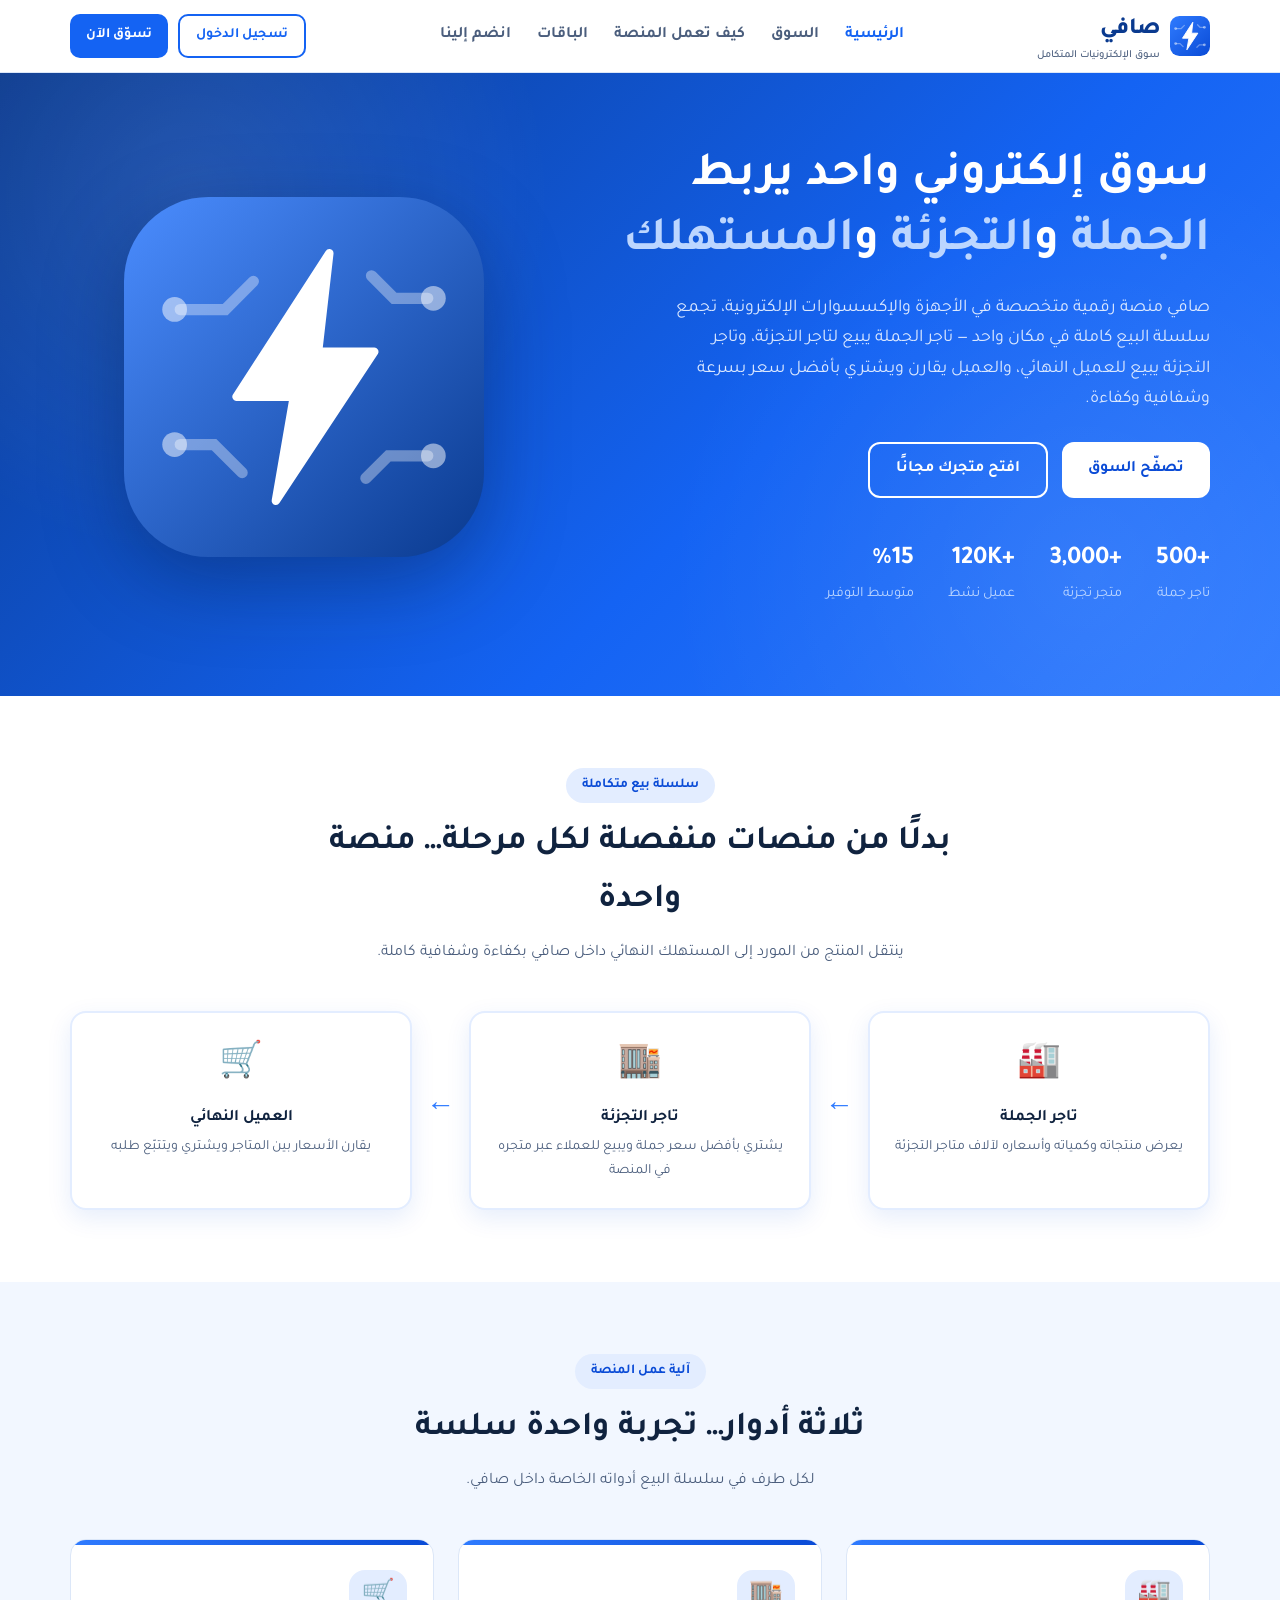
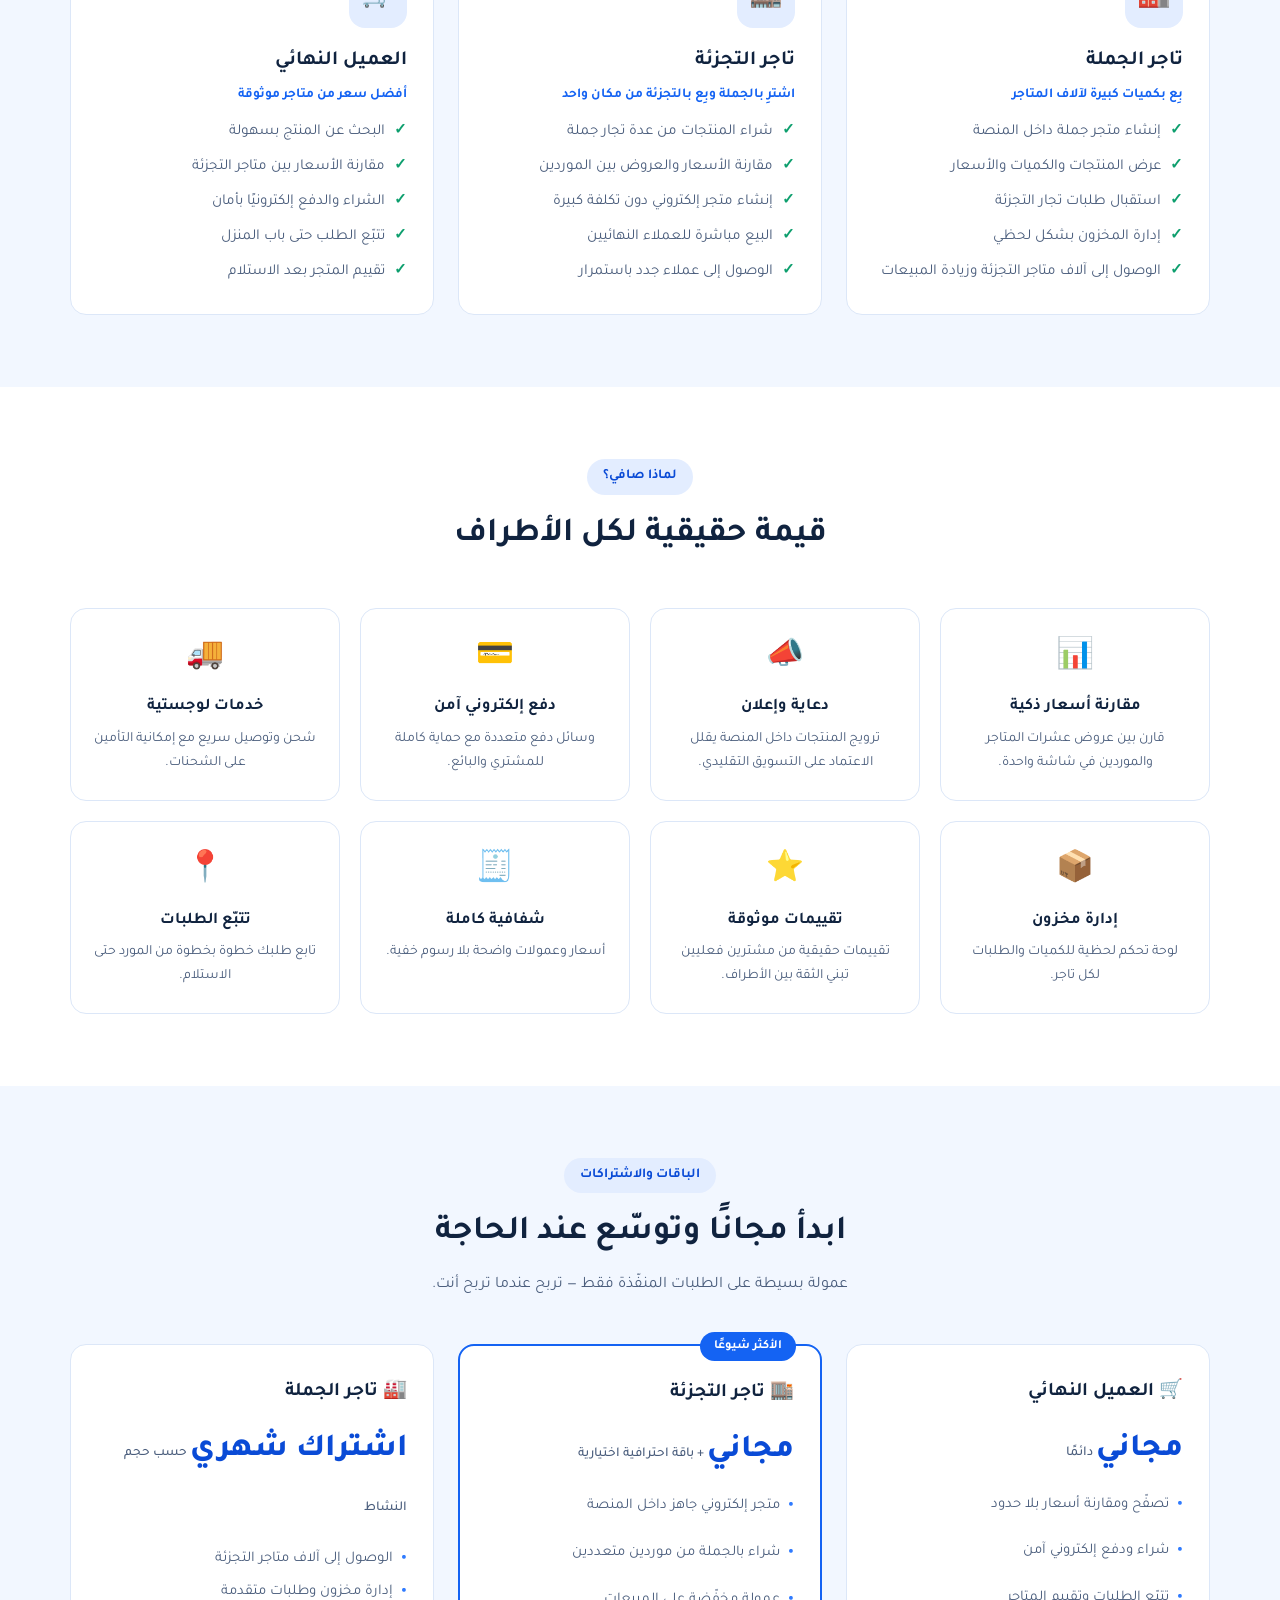
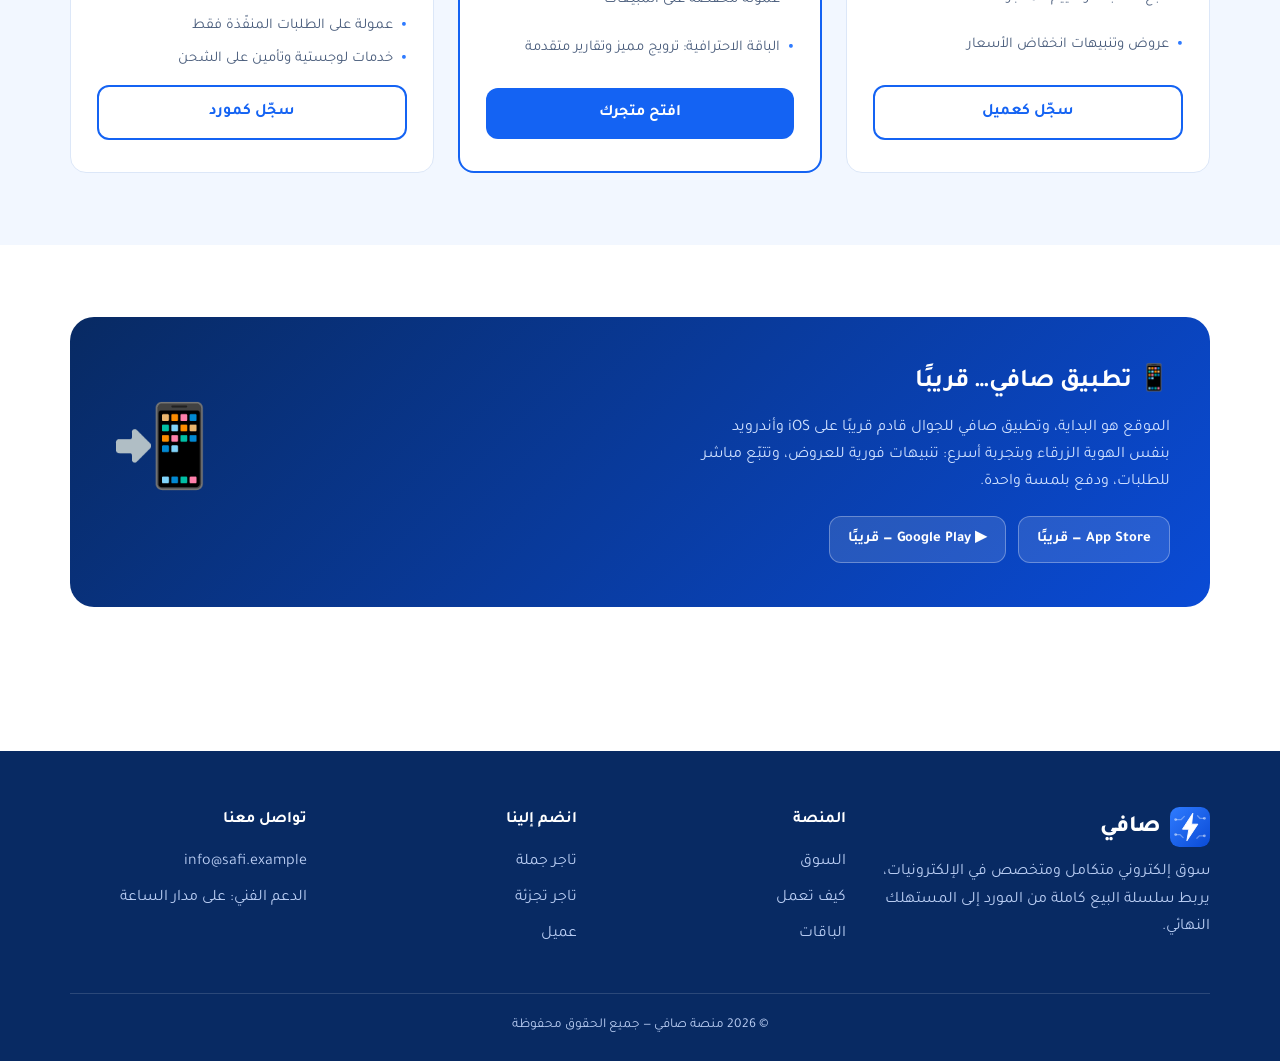
==== index.html @ b5b116cd "Add Safi electronics marketplace website (Arabic RTL, blue/white theme) Static prototype of the Safi" ====
<!DOCTYPE html>
<html lang="ar" dir="rtl">
<head>
  <meta charset="UTF-8" />
  <meta name="viewport" content="width=device-width, initial-scale=1.0" />
  <title>صافي | منصة الأجهزة الإلكترونية — من المورد إلى المستهلك</title>
  <meta name="description" content="منصة صافي تربط تجار الجملة وتجار التجزئة والعملاء النهائيين في سوق إلكتروني واحد متخصص في الأجهزة والإكسسوارات الإلكترونية." />
  <meta name="theme-color" content="#1463f3" />
  <link rel="icon" type="image/svg+xml" href="assets/img/favicon.svg" />
  <link rel="preconnect" href="https://fonts.googleapis.com" />
  <link rel="preconnect" href="https://fonts.gstatic.com" crossorigin />
  <link href="https://fonts.googleapis.com/css2?family=Tajawal:wght@400;500;700;800&display=swap" rel="stylesheet" />
  <link rel="stylesheet" href="assets/css/style.css" />
</head>
<body>

  <!-- الترويسة -->
  <header class="site-header">
    <div class="container">
      <a href="index.html" class="brand">
        <img src="assets/img/favicon.svg" alt="شعار صافي" class="brand-icon" />
        <span>صافي<small>سوق الإلكترونيات المتكامل</small></span>
      </a>
      <nav class="main-nav" id="mainNav">
        <a href="index.html" class="active">الرئيسية</a>
        <a href="market.html">السوق</a>
        <a href="index.html#how">كيف تعمل المنصة</a>
        <a href="index.html#plans">الباقات</a>
        <a href="join.html">انضم إلينا</a>
      </nav>
      <div class="header-actions">
        <a href="join.html" class="btn btn-outline btn-sm">تسجيل الدخول</a>
        <a href="market.html" class="btn btn-primary btn-sm">تسوّق الآن</a>
        <button class="nav-toggle" aria-label="فتح القائمة">☰</button>
      </div>
    </div>
  </header>

  <!-- البطل -->
  <section class="hero">
    <div class="container">
      <div>
        <h1>سوق إلكتروني واحد يربط <span class="accent">الجملة</span> و<span class="accent">التجزئة</span> و<span class="accent">المستهلك</span></h1>
        <p class="lead">
          صافي منصة رقمية متخصصة في الأجهزة والإكسسوارات الإلكترونية، تجمع سلسلة البيع كاملة في مكان واحد —
          تاجر الجملة يبيع لتاجر التجزئة، وتاجر التجزئة يبيع للعميل النهائي، والعميل يقارن ويشتري بأفضل سعر
          بسرعة وشفافية وكفاءة.
        </p>
        <div class="hero-cta">
          <a href="market.html" class="btn btn-white">تصفّح السوق</a>
          <a href="join.html" class="btn btn-outline" style="color:#fff;border-color:#fff;">افتح متجرك مجانًا</a>
        </div>
        <div class="hero-stats">
          <div><b>+500</b><span>تاجر جملة</span></div>
          <div><b>+3,000</b><span>متجر تجزئة</span></div>
          <div><b>+120K</b><span>عميل نشط</span></div>
          <div><b>%15</b><span>متوسط التوفير</span></div>
        </div>
      </div>
      <div class="hero-visual">
        <svg viewBox="0 0 64 64" xmlns="http://www.w3.org/2000/svg" role="img" aria-label="شعار صافي">
          <defs>
            <linearGradient id="hg" x1="0" y1="0" x2="1" y2="1">
              <stop offset="0" stop-color="#4b8dff"/>
              <stop offset="1" stop-color="#0a3a8f"/>
            </linearGradient>
          </defs>
          <rect width="64" height="64" rx="15" fill="url(#hg)"/>
          <g stroke="#ffffff" stroke-opacity="0.35" stroke-width="2" fill="none" stroke-linecap="round">
            <path d="M10 20 H18 L23 15"/>
            <path d="M10 44 H16 L21 49"/>
            <path d="M54 18 H48 L44 14"/>
            <path d="M54 46 H47 L43 50"/>
          </g>
          <g fill="#ffffff" fill-opacity="0.5">
            <circle cx="9" cy="20" r="2.2"/>
            <circle cx="9" cy="44" r="2.2"/>
            <circle cx="55" cy="18" r="2.2"/>
            <circle cx="55" cy="46" r="2.2"/>
          </g>
          <path d="M36.5 10 L20 35.5 h10.2 L27 54 L44.5 27.5 h-10 L36.5 10 Z"
                fill="#ffffff" stroke="#ffffff" stroke-width="1.5" stroke-linejoin="round"/>
        </svg>
      </div>
    </div>
  </section>

  <!-- سلسلة القيمة -->
  <section class="section" id="chain">
    <div class="container">
      <div class="section-head">
        <span class="eyebrow">سلسلة بيع متكاملة</span>
        <h2>بدلًا من منصات منفصلة لكل مرحلة… منصة واحدة</h2>
        <p>ينتقل المنتج من المورد إلى المستهلك النهائي داخل صافي بكفاءة وشفافية كاملة.</p>
      </div>
      <div class="chain">
        <div class="chain-node">
          <div class="emoji">🏭</div>
          <h4>تاجر الجملة</h4>
          <p>يعرض منتجاته وكمياته وأسعاره لآلاف متاجر التجزئة</p>
        </div>
        <div class="chain-arrow">←</div>
        <div class="chain-node">
          <div class="emoji">🏬</div>
          <h4>تاجر التجزئة</h4>
          <p>يشتري بأفضل سعر جملة ويبيع للعملاء عبر متجره في المنصة</p>
        </div>
        <div class="chain-arrow">←</div>
        <div class="chain-node">
          <div class="emoji">🛒</div>
          <h4>العميل النهائي</h4>
          <p>يقارن الأسعار بين المتاجر ويشتري ويتتبّع طلبه</p>
        </div>
      </div>
    </div>
  </section>

  <!-- كيف تعمل المنصة -->
  <section class="section alt" id="how">
    <div class="container">
      <div class="section-head">
        <span class="eyebrow">آلية عمل المنصة</span>
        <h2>ثلاثة أدوار… تجربة واحدة سلسة</h2>
        <p>لكل طرف في سلسلة البيع أدواته الخاصة داخل صافي.</p>
      </div>
      <div class="roles-grid">
        <div class="role-card">
          <div class="role-icon">🏭</div>
          <h3>تاجر الجملة</h3>
          <span class="role-tag">بِع بكميات كبيرة لآلاف المتاجر</span>
          <ul>
            <li>إنشاء متجر جملة داخل المنصة</li>
            <li>عرض المنتجات والكميات والأسعار</li>
            <li>استقبال طلبات تجار التجزئة</li>
            <li>إدارة المخزون بشكل لحظي</li>
            <li>الوصول إلى آلاف متاجر التجزئة وزيادة المبيعات</li>
          </ul>
        </div>
        <div class="role-card">
          <div class="role-icon">🏬</div>
          <h3>تاجر التجزئة</h3>
          <span class="role-tag">اشترِ بالجملة وبِع بالتجزئة من مكان واحد</span>
          <ul>
            <li>شراء المنتجات من عدة تجار جملة</li>
            <li>مقارنة الأسعار والعروض بين الموردين</li>
            <li>إنشاء متجر إلكتروني دون تكلفة كبيرة</li>
            <li>البيع مباشرة للعملاء النهائيين</li>
            <li>الوصول إلى عملاء جدد باستمرار</li>
          </ul>
        </div>
        <div class="role-card">
          <div class="role-icon">🛒</div>
          <h3>العميل النهائي</h3>
          <span class="role-tag">أفضل سعر من متاجر موثوقة</span>
          <ul>
            <li>البحث عن المنتج بسهولة</li>
            <li>مقارنة الأسعار بين متاجر التجزئة</li>
            <li>الشراء والدفع إلكترونيًا بأمان</li>
            <li>تتبّع الطلب حتى باب المنزل</li>
            <li>تقييم المتجر بعد الاستلام</li>
          </ul>
        </div>
      </div>
    </div>
  </section>

  <!-- المزايا -->
  <section class="section" id="features">
    <div class="container">
      <div class="section-head">
        <span class="eyebrow">لماذا صافي؟</span>
        <h2>قيمة حقيقية لكل الأطراف</h2>
      </div>
      <div class="features-grid">
        <div class="feature"><div class="f-icon">📊</div><h4>مقارنة أسعار ذكية</h4><p>قارن بين عروض عشرات المتاجر والموردين في شاشة واحدة.</p></div>
        <div class="feature"><div class="f-icon">📣</div><h4>دعاية وإعلان</h4><p>ترويج المنتجات داخل المنصة يقلل الاعتماد على التسويق التقليدي.</p></div>
        <div class="feature"><div class="f-icon">💳</div><h4>دفع إلكتروني آمن</h4><p>وسائل دفع متعددة مع حماية كاملة للمشتري والبائع.</p></div>
        <div class="feature"><div class="f-icon">🚚</div><h4>خدمات لوجستية</h4><p>شحن وتوصيل سريع مع إمكانية التأمين على الشحنات.</p></div>
        <div class="feature"><div class="f-icon">📦</div><h4>إدارة مخزون</h4><p>لوحة تحكم لحظية للكميات والطلبات لكل تاجر.</p></div>
        <div class="feature"><div class="f-icon">⭐</div><h4>تقييمات موثوقة</h4><p>تقييمات حقيقية من مشترين فعليين تبني الثقة بين الأطراف.</p></div>
        <div class="feature"><div class="f-icon">🧾</div><h4>شفافية كاملة</h4><p>أسعار وعمولات واضحة بلا رسوم خفية.</p></div>
        <div class="feature"><div class="f-icon">📍</div><h4>تتبّع الطلبات</h4><p>تابع طلبك خطوة بخطوة من المورد حتى الاستلام.</p></div>
      </div>
    </div>
  </section>

  <!-- الباقات -->
  <section class="section alt" id="plans">
    <div class="container">
      <div class="section-head">
        <span class="eyebrow">الباقات والاشتراكات</span>
        <h2>ابدأ مجانًا وتوسّع عند الحاجة</h2>
        <p>عمولة بسيطة على الطلبات المنفّذة فقط — تربح عندما تربح أنت.</p>
      </div>
      <div class="plans-grid">
        <div class="plan">
          <h3>🛒 العميل النهائي</h3>
          <div class="price">مجاني<small> دائمًا</small></div>
          <ul>
            <li>تصفّح ومقارنة أسعار بلا حدود</li>
            <li>شراء ودفع إلكتروني آمن</li>
            <li>تتبّع الطلبات وتقييم المتاجر</li>
            <li>عروض وتنبيهات انخفاض الأسعار</li>
          </ul>
          <a href="join.html?role=customer" class="btn btn-outline">سجّل كعميل</a>
        </div>
        <div class="plan featured">
          <span class="ribbon">الأكثر شيوعًا</span>
          <h3>🏬 تاجر التجزئة</h3>
          <div class="price">مجاني<small> + باقة احترافية اختيارية</small></div>
          <ul>
            <li>متجر إلكتروني جاهز داخل المنصة</li>
            <li>شراء بالجملة من موردين متعددين</li>
            <li>عمولة مخفّضة على المبيعات</li>
            <li>الباقة الاحترافية: ترويج مميز وتقارير متقدمة</li>
          </ul>
          <a href="join.html?role=retail" class="btn btn-primary">افتح متجرك</a>
        </div>
        <div class="plan">
          <h3>🏭 تاجر الجملة</h3>
          <div class="price">اشتراك شهري<small> حسب حجم النشاط</small></div>
          <ul>
            <li>الوصول إلى آلاف متاجر التجزئة</li>
            <li>إدارة مخزون وطلبات متقدمة</li>
            <li>عمولة على الطلبات المنفّذة فقط</li>
            <li>خدمات لوجستية وتأمين على الشحن</li>
          </ul>
          <a href="join.html?role=wholesale" class="btn btn-outline">سجّل كمورد</a>
        </div>
      </div>
    </div>
  </section>

  <!-- شريط التطبيق -->
  <section class="section">
    <div class="container">
      <div class="app-banner">
        <div>
          <h2>📱 تطبيق صافي… قريبًا</h2>
          <p>
            الموقع هو البداية، وتطبيق صافي للجوال قادم قريبًا على iOS وأندرويد
            بنفس الهوية الزرقاء وبتجربة أسرع: تنبيهات فورية للعروض، وتتبّع مباشر للطلبات، ودفع بلمسة واحدة.
          </p>
          <div class="app-badges">
            <span class="app-badge"> App Store — قريبًا</span>
            <span class="app-badge">▶ Google Play — قريبًا</span>
          </div>
        </div>
        <div class="phone-art">📲</div>
      </div>
    </div>
  </section>

  <!-- التذييل -->
  <footer class="site-footer">
    <div class="container">
      <div class="footer-grid">
        <div>
          <a href="index.html" class="brand">
            <img src="assets/img/favicon.svg" alt="شعار صافي" class="brand-icon" />
            <span>صافي</span>
          </a>
          <p>سوق إلكتروني متكامل ومتخصص في الإلكترونيات، يربط سلسلة البيع كاملة من المورد إلى المستهلك النهائي.</p>
        </div>
        <div>
          <h5>المنصة</h5>
          <ul>
            <li><a href="market.html">السوق</a></li>
            <li><a href="index.html#how">كيف تعمل</a></li>
            <li><a href="index.html#plans">الباقات</a></li>
          </ul>
        </div>
        <div>
          <h5>انضم إلينا</h5>
          <ul>
            <li><a href="join.html?role=wholesale">تاجر جملة</a></li>
            <li><a href="join.html?role=retail">تاجر تجزئة</a></li>
            <li><a href="join.html?role=customer">عميل</a></li>
          </ul>
        </div>
        <div>
          <h5>تواصل معنا</h5>
          <ul>
            <li><a href="mailto:info@safi.example">info@safi.example</a></li>
            <li>الدعم الفني: على مدار الساعة</li>
          </ul>
        </div>
      </div>
      <div class="footer-bottom">© 2026 منصة صافي — جميع الحقوق محفوظة</div>
    </div>
  </footer>

  <script src="assets/js/app.js"></script>
</body>
</html>
---- assets/css/style.css ----
/* ============================================================
   منصة صافي — الثيم الأزرق والأبيض
   ============================================================ */
:root {
  --blue-900: #082a63;
  --blue-800: #0a3a8f;
  --blue-700: #0a4bd6;
  --blue-600: #1463f3;
  --blue-500: #2f7bff;
  --blue-100: #e3edff;
  --blue-50:  #f2f7ff;
  --white:    #ffffff;
  --ink:      #10233f;
  --ink-soft: #4b5e7d;
  --line:     #dce7f8;
  --success:  #0e9f6e;
  --warn:     #d97706;
  --radius:   16px;
  --shadow:   0 8px 24px rgba(10, 75, 214, 0.10);
  --shadow-lg:0 16px 48px rgba(8, 42, 99, 0.16);
  --font: "Tajawal", "Segoe UI", Tahoma, Arial, sans-serif;
}

* { box-sizing: border-box; margin: 0; padding: 0; }

html { scroll-behavior: smooth; }

body {
  font-family: var(--font);
  background: var(--white);
  color: var(--ink);
  line-height: 1.7;
  direction: rtl;
}

img, svg { max-width: 100%; display: block; }
a { color: inherit; text-decoration: none; }
ul { list-style: none; }
button { font-family: inherit; cursor: pointer; }
input, select, textarea { font-family: inherit; }

.container { width: min(1140px, 92%); margin-inline: auto; }

/* ---------- أزرار ---------- */
.btn {
  display: inline-flex; align-items: center; justify-content: center; gap: 8px;
  padding: 12px 26px; border-radius: 12px; border: 0;
  font-size: 1rem; font-weight: 700; transition: 0.2s;
}
.btn-primary { background: var(--blue-600); color: var(--white); }
.btn-primary:hover { background: var(--blue-700); transform: translateY(-2px); box-shadow: var(--shadow); }
.btn-outline { background: transparent; color: var(--blue-600); border: 2px solid var(--blue-600); }
.btn-outline:hover { background: var(--blue-50); }
.btn-white { background: var(--white); color: var(--blue-700); }
.btn-white:hover { transform: translateY(-2px); box-shadow: var(--shadow-lg); }
.btn-sm { padding: 8px 16px; font-size: 0.88rem; border-radius: 10px; }

/* ---------- الترويسة ---------- */
.site-header {
  position: sticky; top: 0; z-index: 50;
  background: rgba(255, 255, 255, 0.92);
  backdrop-filter: blur(10px);
  border-bottom: 1px solid var(--line);
}
.site-header .container {
  display: flex; align-items: center; justify-content: space-between;
  min-height: 72px; gap: 16px;
}
.brand { display: flex; align-items: center; gap: 10px; font-weight: 800; font-size: 1.45rem; color: var(--blue-800); }
.brand .brand-icon { width: 40px; height: 40px; }
.brand small { display: block; font-size: 0.68rem; font-weight: 500; color: var(--ink-soft); line-height: 1.2; }

.main-nav { display: flex; align-items: center; gap: 26px; }
.main-nav a { font-weight: 600; color: var(--ink-soft); transition: color 0.2s; }
.main-nav a:hover, .main-nav a.active { color: var(--blue-600); }
.header-actions { display: flex; gap: 10px; }

.nav-toggle {
  display: none; background: none; border: 0; width: 42px; height: 42px;
  border-radius: 10px; color: var(--blue-700); font-size: 1.5rem;
}

@media (max-width: 860px) {
  .nav-toggle { display: grid; place-items: center; }
  .main-nav {
    position: absolute; inset-inline: 0; top: 72px; flex-direction: column;
    background: var(--white); border-bottom: 1px solid var(--line);
    padding: 18px; display: none; box-shadow: var(--shadow);
  }
  .main-nav.open { display: flex; }
  .header-actions .btn-outline { display: none; }
}

/* ---------- البطل ---------- */
.hero {
  background: linear-gradient(135deg, var(--blue-800) 0%, var(--blue-600) 60%, var(--blue-500) 100%);
  color: var(--white); position: relative; overflow: hidden;
}
.hero::after {
  content: ""; position: absolute; inset: 0;
  background:
    radial-gradient(circle at 15% 20%, rgba(255,255,255,0.10) 0, transparent 30%),
    radial-gradient(circle at 85% 80%, rgba(255,255,255,0.08) 0, transparent 35%);
  pointer-events: none;
}
.hero .container {
  position: relative; z-index: 1;
  display: grid; grid-template-columns: 1.15fr 0.85fr; gap: 40px;
  align-items: center; padding: 72px 0 88px;
}
.hero h1 { font-size: clamp(1.9rem, 4vw, 3rem); line-height: 1.35; margin-bottom: 18px; }
.hero h1 .accent { color: #bcd6ff; }
.hero p.lead { font-size: 1.12rem; color: #dbe8ff; margin-bottom: 28px; max-width: 54ch; }
.hero-cta { display: flex; gap: 14px; flex-wrap: wrap; }
.hero-stats { display: flex; gap: 34px; margin-top: 40px; flex-wrap: wrap; }
.hero-stats b { display: block; font-size: 1.6rem; }
.hero-stats span { color: #bcd6ff; font-size: 0.9rem; }

.hero-visual { display: grid; place-items: center; }
.hero-visual svg { width: min(360px, 100%); filter: drop-shadow(0 24px 40px rgba(4, 20, 50, 0.35)); }

@media (max-width: 860px) {
  .hero .container { grid-template-columns: 1fr; padding: 48px 0 60px; }
  .hero-visual { order: -1; }
  .hero-visual svg { width: 220px; }
}

/* ---------- المقاطع ---------- */
.section { padding: 72px 0; }
.section.alt { background: var(--blue-50); }
.section-head { text-align: center; max-width: 640px; margin: 0 auto 44px; }
.section-head .eyebrow {
  display: inline-block; background: var(--blue-100); color: var(--blue-700);
  font-weight: 700; font-size: 0.85rem; padding: 6px 16px; border-radius: 999px; margin-bottom: 12px;
}
.section-head h2 { font-size: clamp(1.5rem, 3vw, 2.1rem); margin-bottom: 10px; }
.section-head p { color: var(--ink-soft); }

/* ---------- بطاقات الأدوار ---------- */
.roles-grid { display: grid; grid-template-columns: repeat(3, 1fr); gap: 24px; }
@media (max-width: 900px) { .roles-grid { grid-template-columns: 1fr; } }

.role-card {
  background: var(--white); border: 1px solid var(--line); border-radius: var(--radius);
  padding: 30px 26px; transition: 0.25s; position: relative; overflow: hidden;
}
.role-card::before {
  content: ""; position: absolute; inset-inline: 0; top: 0; height: 5px;
  background: linear-gradient(90deg, var(--blue-500), var(--blue-700));
}
.role-card:hover { transform: translateY(-6px); box-shadow: var(--shadow-lg); border-color: var(--blue-100); }
.role-card .role-icon {
  width: 58px; height: 58px; border-radius: 16px; background: var(--blue-100);
  display: grid; place-items: center; font-size: 1.7rem; margin-bottom: 16px; color: var(--blue-700);
}
.role-card h3 { font-size: 1.25rem; margin-bottom: 6px; }
.role-card .role-tag { color: var(--blue-600); font-size: 0.85rem; font-weight: 700; display: block; margin-bottom: 12px; }
.role-card ul { display: grid; gap: 9px; }
.role-card li { display: flex; gap: 9px; color: var(--ink-soft); font-size: 0.95rem; }
.role-card li::before { content: "✓"; color: var(--success); font-weight: 800; flex-shrink: 0; }

/* ---------- سلسلة القيمة ---------- */
.chain {
  display: grid; grid-template-columns: 1fr auto 1fr auto 1fr; gap: 14px;
  align-items: stretch; margin-top: 10px;
}
.chain-node {
  background: var(--white); border: 2px solid var(--blue-100); border-radius: var(--radius);
  padding: 24px 18px; text-align: center; box-shadow: var(--shadow);
}
.chain-node .emoji { font-size: 2.2rem; }
.chain-node h4 { margin: 8px 0 4px; }
.chain-node p { color: var(--ink-soft); font-size: 0.88rem; }
.chain-arrow { display: grid; place-items: center; color: var(--blue-500); font-size: 1.8rem; font-weight: 800; }
@media (max-width: 800px) {
  .chain { grid-template-columns: 1fr; }
  .chain-arrow { transform: rotate(90deg); }
}

/* ---------- مزايا ---------- */
.features-grid { display: grid; grid-template-columns: repeat(4, 1fr); gap: 20px; }
@media (max-width: 1000px) { .features-grid { grid-template-columns: repeat(2, 1fr); } }
@media (max-width: 560px) { .features-grid { grid-template-columns: 1fr; } }
.feature {
  background: var(--white); border: 1px solid var(--line); border-radius: var(--radius);
  padding: 24px 20px; text-align: center; transition: 0.2s;
}
.feature:hover { border-color: var(--blue-500); box-shadow: var(--shadow); }
.feature .f-icon { font-size: 1.9rem; margin-bottom: 10px; }
.feature h4 { margin-bottom: 6px; font-size: 1.02rem; }
.feature p { color: var(--ink-soft); font-size: 0.88rem; }

/* ---------- الباقات ---------- */
.plans-grid { display: grid; grid-template-columns: repeat(3, 1fr); gap: 24px; align-items: stretch; }
@media (max-width: 900px) { .plans-grid { grid-template-columns: 1fr; } }
.plan {
  background: var(--white); border: 1px solid var(--line); border-radius: var(--radius);
  padding: 32px 26px; display: flex; flex-direction: column; gap: 14px; transition: 0.25s;
}
.plan:hover { box-shadow: var(--shadow-lg); transform: translateY(-4px); }
.plan.featured { border: 2px solid var(--blue-600); position: relative; }
.plan .ribbon {
  position: absolute; top: -14px; inset-inline-start: 24px; background: var(--blue-600);
  color: var(--white); font-size: 0.78rem; font-weight: 700; padding: 4px 14px; border-radius: 999px;
}
.plan h3 { font-size: 1.2rem; }
.plan .price { font-size: 2rem; font-weight: 800; color: var(--blue-700); }
.plan .price small { font-size: 0.85rem; color: var(--ink-soft); font-weight: 500; }
.plan ul { display: grid; gap: 8px; flex: 1; }
.plan li { display: flex; gap: 8px; color: var(--ink-soft); font-size: 0.93rem; }
.plan li::before { content: "•"; color: var(--blue-500); font-weight: 800; }

/* ---------- شريط تطبيق الجوال ---------- */
.app-banner {
  background: linear-gradient(135deg, var(--blue-900), var(--blue-700));
  border-radius: 24px; color: var(--white); padding: 44px 40px;
  display: grid; grid-template-columns: 1fr auto; gap: 30px; align-items: center;
  overflow: hidden; position: relative;
}
.app-banner h2 { font-size: 1.6rem; margin-bottom: 10px; }
.app-banner p { color: #cfe0ff; max-width: 52ch; }
.app-badges { display: flex; gap: 12px; margin-top: 20px; flex-wrap: wrap; }
.app-badge {
  display: inline-flex; align-items: center; gap: 10px; background: rgba(255,255,255,0.12);
  border: 1px solid rgba(255,255,255,0.3); padding: 10px 18px; border-radius: 12px;
  font-weight: 700; font-size: 0.92rem; transition: 0.2s;
}
.app-badge:hover { background: rgba(255,255,255,0.22); }
.app-banner .phone-art { font-size: 5rem; }
@media (max-width: 700px) { .app-banner { grid-template-columns: 1fr; text-align: center; } .app-badges { justify-content: center; } .app-banner .phone-art { display: none; } }

/* ---------- التذييل ---------- */
.site-footer { background: var(--blue-900); color: #b9cdf3; padding: 56px 0 24px; margin-top: 72px; }
.footer-grid { display: grid; grid-template-columns: 1.4fr 1fr 1fr 1fr; gap: 32px; margin-bottom: 36px; }
@media (max-width: 800px) { .footer-grid { grid-template-columns: repeat(2, 1fr); } }
.site-footer .brand { color: var(--white); margin-bottom: 12px; }
.site-footer h5 { color: var(--white); font-size: 1rem; margin-bottom: 14px; }
.site-footer li { margin-bottom: 9px; }
.site-footer a:hover { color: var(--white); }
.footer-bottom { border-top: 1px solid rgba(255,255,255,0.14); padding-top: 20px; text-align: center; font-size: 0.85rem; }

/* ============================================================
   صفحة السوق
   ============================================================ */
.market-hero {
  background: linear-gradient(135deg, var(--blue-800), var(--blue-600));
  color: var(--white); padding: 40px 0 84px; text-align: center;
}
.market-hero h1 { font-size: clamp(1.5rem, 3vw, 2.2rem); margin-bottom: 8px; }
.market-hero p { color: #d5e4ff; }

.market-toolbar {
  background: var(--white); border-radius: var(--radius); box-shadow: var(--shadow-lg);
  padding: 18px; margin-top: -52px; position: relative; z-index: 2;
  display: grid; grid-template-columns: 1fr 200px 200px; gap: 12px;
}
@media (max-width: 800px) { .market-toolbar { grid-template-columns: 1fr; } }
.market-toolbar input, .market-toolbar select {
  border: 1.5px solid var(--line); border-radius: 10px; padding: 12px 16px; font-size: 1rem;
  background: var(--blue-50); color: var(--ink); width: 100%;
}
.market-toolbar input:focus, .market-toolbar select:focus { outline: 2px solid var(--blue-500); border-color: transparent; }

.mode-tabs { display: flex; justify-content: center; gap: 10px; margin: 28px 0 8px; flex-wrap: wrap; }
.mode-tab {
  border: 1.5px solid var(--line); background: var(--white); color: var(--ink-soft);
  padding: 10px 22px; border-radius: 999px; font-weight: 700; font-size: 0.95rem; transition: 0.2s;
}
.mode-tab.active { background: var(--blue-600); color: var(--white); border-color: var(--blue-600); }
.market-note { text-align: center; color: var(--ink-soft); font-size: 0.9rem; margin-bottom: 24px; }

.products-grid { display: grid; grid-template-columns: repeat(auto-fill, minmax(250px, 1fr)); gap: 22px; padding-bottom: 60px; }
.product-card {
  background: var(--white); border: 1px solid var(--line); border-radius: var(--radius);
  overflow: hidden; transition: 0.25s; display: flex; flex-direction: column;
}
.product-card:hover { transform: translateY(-5px); box-shadow: var(--shadow-lg); border-color: var(--blue-100); }
.product-thumb {
  background: linear-gradient(135deg, var(--blue-50), var(--blue-100));
  display: grid; place-items: center; font-size: 3.4rem; height: 150px;
}
.product-body { padding: 16px; display: flex; flex-direction: column; gap: 8px; flex: 1; }
.product-body .cat { font-size: 0.75rem; color: var(--blue-600); font-weight: 700; }
.product-body h3 { font-size: 1.02rem; line-height: 1.5; }
.price-row { display: flex; align-items: baseline; gap: 6px; margin-top: auto; }
.price-row .from { font-size: 0.78rem; color: var(--ink-soft); }
.price-row .amount { font-size: 1.25rem; font-weight: 800; color: var(--blue-700); }
.price-row .currency { font-size: 0.8rem; color: var(--ink-soft); }
.offers-count { font-size: 0.8rem; color: var(--success); font-weight: 700; }
.product-body .btn { margin-top: 10px; }
.empty-state { text-align: center; color: var(--ink-soft); padding: 60px 0; grid-column: 1 / -1; }
.empty-state .e-icon { font-size: 3rem; margin-bottom: 10px; }

/* ---------- نافذة مقارنة الأسعار ---------- */
.modal-backdrop {
  position: fixed; inset: 0; background: rgba(8, 42, 99, 0.55); z-index: 100;
  display: none; align-items: center; justify-content: center; padding: 20px;
}
.modal-backdrop.open { display: flex; }
.modal {
  background: var(--white); border-radius: 20px; width: min(680px, 100%);
  max-height: 88vh; overflow-y: auto; box-shadow: var(--shadow-lg);
}
.modal-head {
  display: flex; align-items: center; gap: 14px; padding: 22px 24px;
  border-bottom: 1px solid var(--line); position: sticky; top: 0; background: var(--white);
}
.modal-head .m-thumb {
  width: 56px; height: 56px; border-radius: 14px; flex-shrink: 0;
  background: linear-gradient(135deg, var(--blue-50), var(--blue-100));
  display: grid; place-items: center; font-size: 1.8rem;
}
.modal-head h3 { font-size: 1.1rem; flex: 1; }
.modal-close { background: var(--blue-50); border: 0; width: 38px; height: 38px; border-radius: 10px; font-size: 1.1rem; color: var(--ink); }
.modal-body { padding: 20px 24px 26px; }
.modal-body .hint { color: var(--ink-soft); font-size: 0.88rem; margin-bottom: 16px; }

.offer-row {
  display: flex; align-items: center; gap: 14px; padding: 14px;
  border: 1.5px solid var(--line); border-radius: 14px; margin-bottom: 12px; transition: 0.2s;
}
.offer-row:hover { border-color: var(--blue-500); background: var(--blue-50); }
.offer-row.best { border-color: var(--success); background: #f0fbf7; }
.offer-store { flex: 1; }
.offer-store b { display: block; }
.offer-store .meta { font-size: 0.8rem; color: var(--ink-soft); }
.offer-price { font-weight: 800; color: var(--blue-700); font-size: 1.15rem; white-space: nowrap; }
.offer-price small { font-weight: 500; color: var(--ink-soft); font-size: 0.72rem; }
.best-badge {
  background: var(--success); color: var(--white); font-size: 0.72rem; font-weight: 700;
  padding: 3px 10px; border-radius: 999px;
}

/* ============================================================
   صفحة الانضمام
   ============================================================ */
.join-wrap { padding: 56px 0 80px; }
.join-cards { display: grid; grid-template-columns: repeat(3, 1fr); gap: 20px; margin-bottom: 40px; }
@media (max-width: 860px) { .join-cards { grid-template-columns: 1fr; } }
.join-card {
  background: var(--white); border: 2px solid var(--line); border-radius: var(--radius);
  padding: 26px 22px; text-align: center; cursor: pointer; transition: 0.2s;
}
.join-card:hover { border-color: var(--blue-500); }
.join-card.selected { border-color: var(--blue-600); background: var(--blue-50); box-shadow: var(--shadow); }
.join-card .j-icon { font-size: 2.4rem; margin-bottom: 10px; }
.join-card h3 { margin-bottom: 6px; }
.join-card p { color: var(--ink-soft); font-size: 0.88rem; }

.join-form {
  background: var(--white); border: 1px solid var(--line); border-radius: 20px;
  box-shadow: var(--shadow); padding: 34px; max-width: 640px; margin-inline: auto;
}
.join-form h3 { margin-bottom: 20px; text-align: center; }
.form-grid { display: grid; grid-template-columns: 1fr 1fr; gap: 16px; }
@media (max-width: 560px) { .form-grid { grid-template-columns: 1fr; } }
.form-field { display: flex; flex-direction: column; gap: 6px; }
.form-field.full { grid-column: 1 / -1; }
.form-field label { font-weight: 700; font-size: 0.9rem; }
.form-field input, .form-field select {
  border: 1.5px solid var(--line); border-radius: 10px; padding: 12px 14px;
  font-size: 0.98rem; background: var(--blue-50);
}
.form-field input:focus, .form-field select:focus { outline: 2px solid var(--blue-500); border-color: transparent; }
.join-form .btn { width: 100%; margin-top: 22px; }
.form-success {
  display: none; text-align: center; background: #f0fbf7; border: 1.5px solid var(--success);
  color: var(--success); border-radius: 14px; padding: 18px; margin-top: 18px; font-weight: 700;
}
.form-success.show { display: block; }
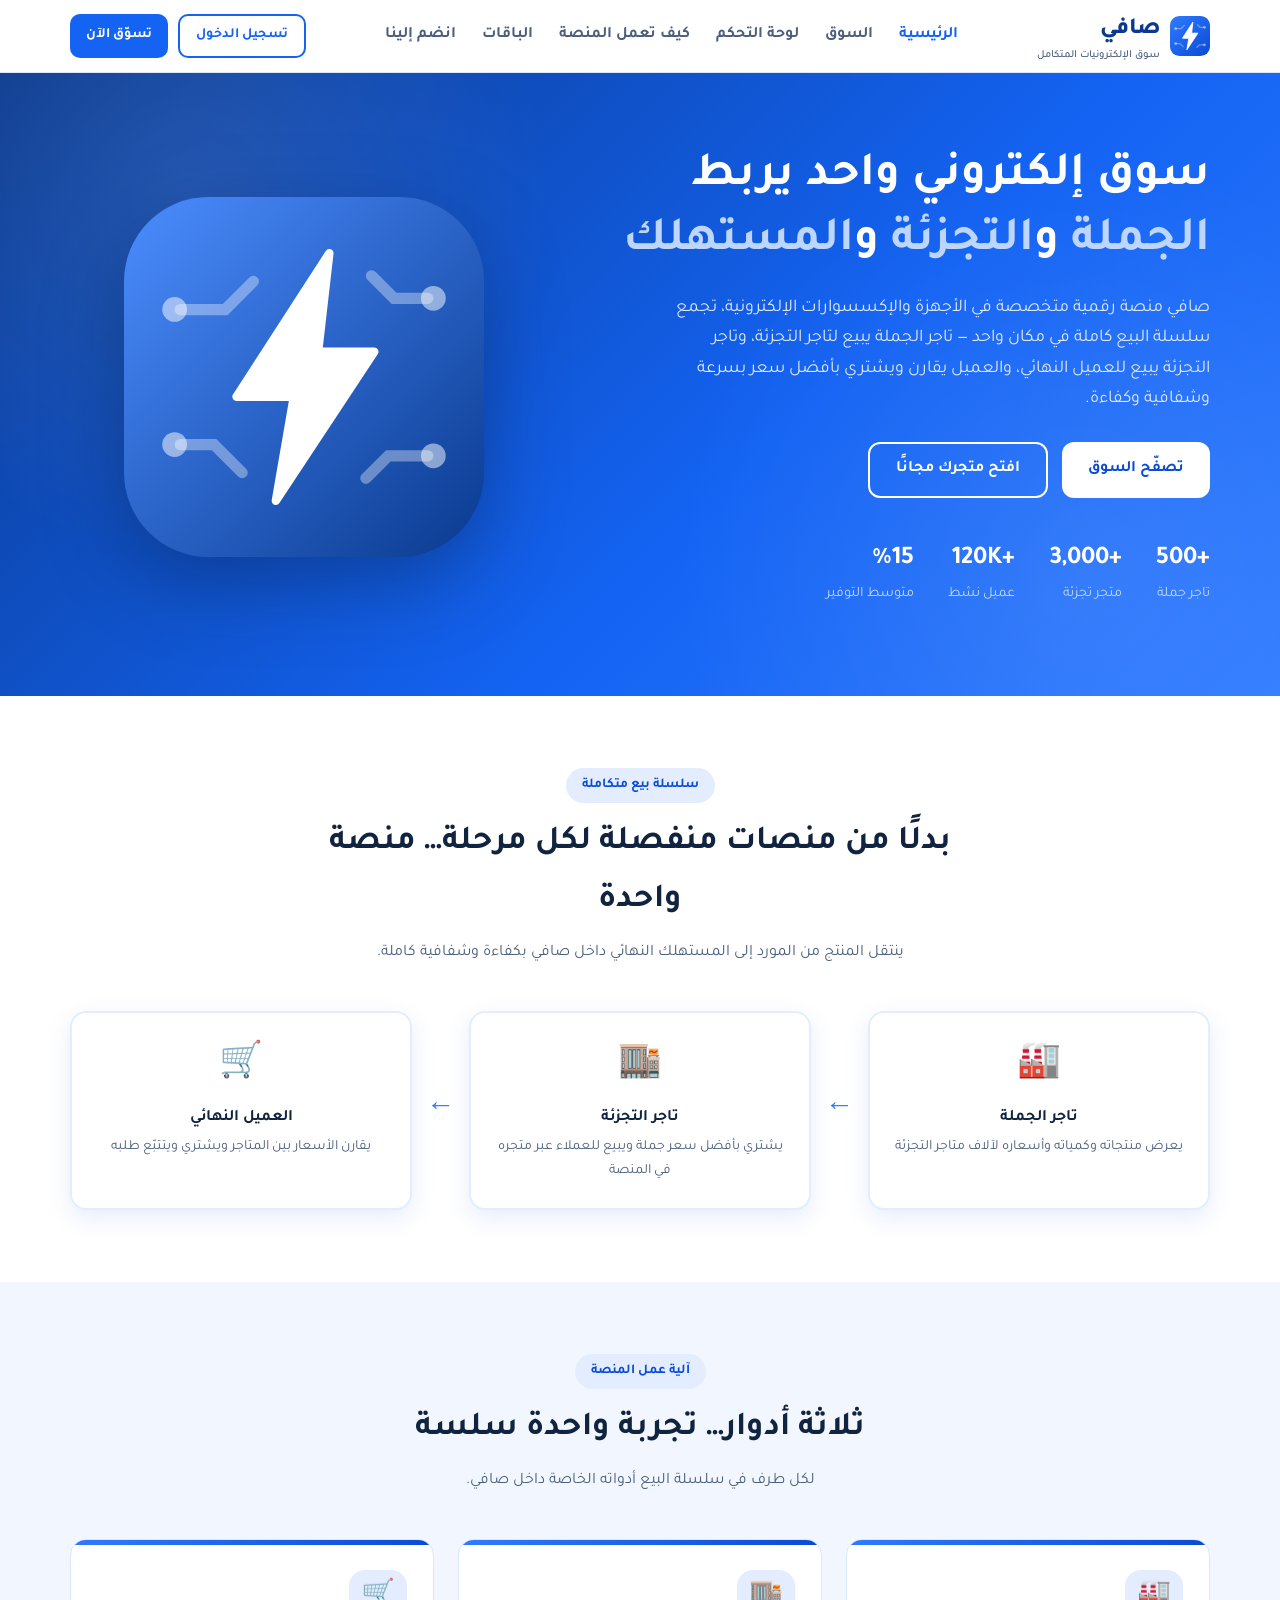
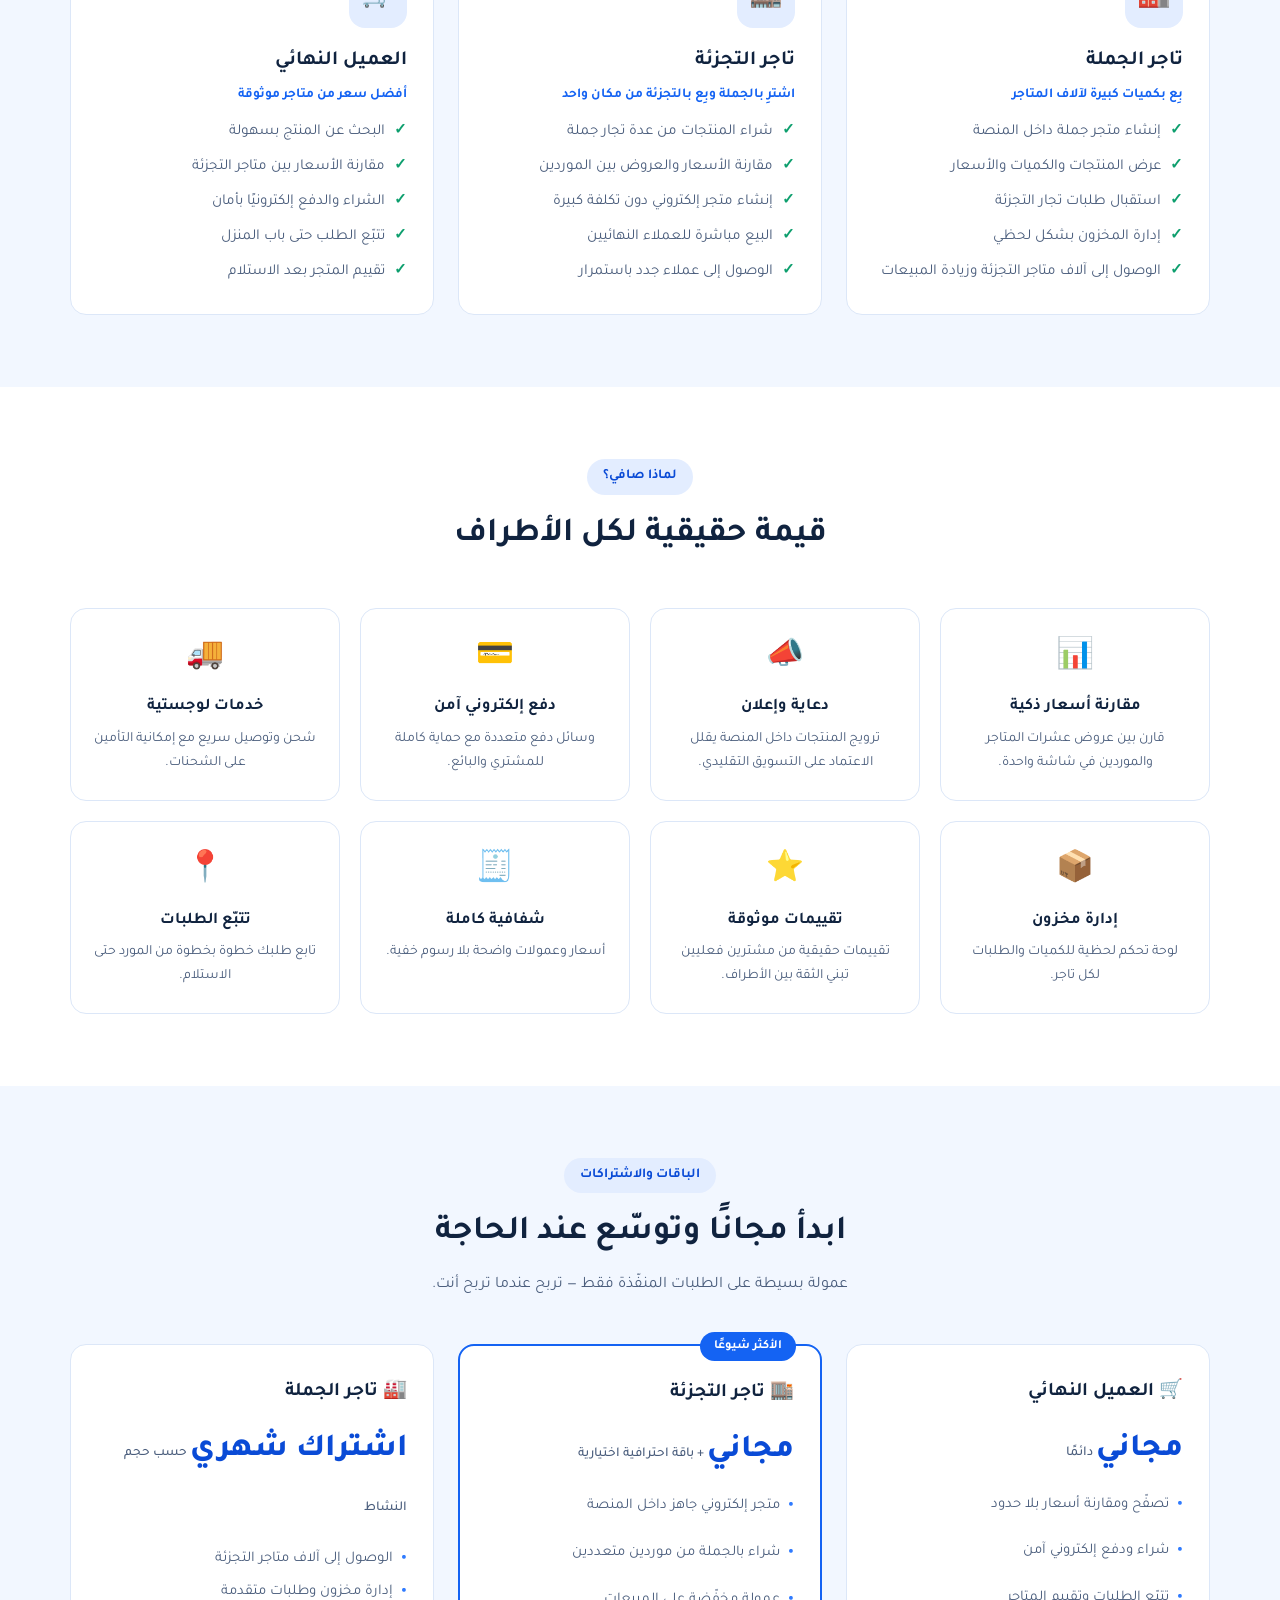
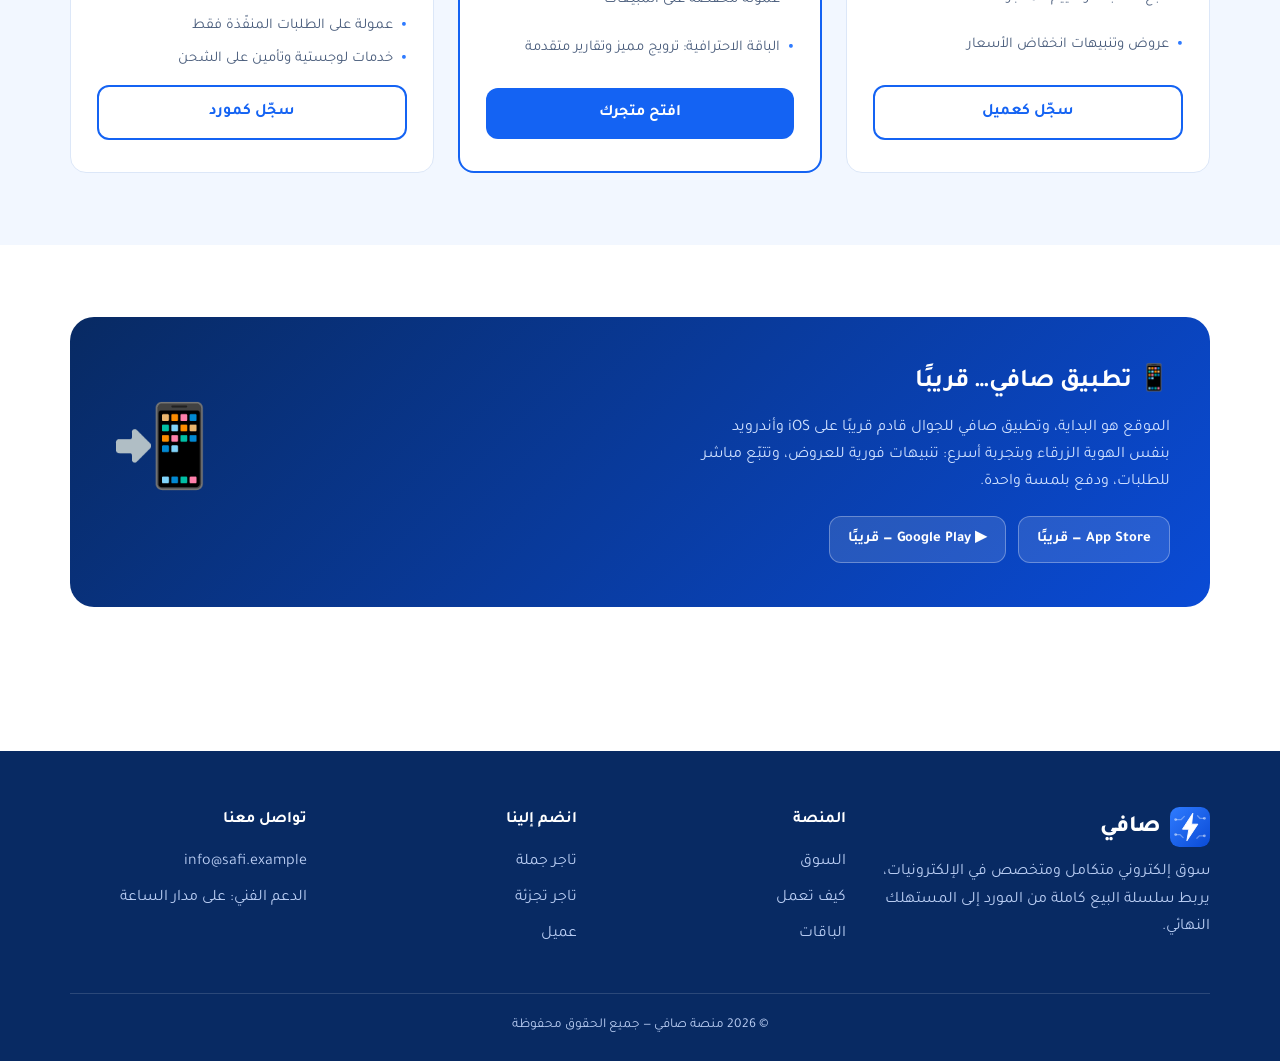
==== commit ddfdd7bd: "Add demo merchant dashboard page - dashboard.html: retail merchant dashboard with KPI tiles (daily s" ====
--- a/index.html
+++ b/index.html
@@ -24,6 +24,7 @@
       <nav class="main-nav" id="mainNav">
         <a href="index.html" class="active">الرئيسية</a>
         <a href="market.html">السوق</a>
+        <a href="dashboard.html">لوحة التحكم</a>
         <a href="index.html#how">كيف تعمل المنصة</a>
         <a href="index.html#plans">الباقات</a>
         <a href="join.html">انضم إلينا</a>
--- a/assets/css/style.css
+++ b/assets/css/style.css
@@ -368,3 +368,55 @@
   color: var(--success); border-radius: 14px; padding: 18px; margin-top: 18px; font-weight: 700;
 }
 .form-success.show { display: block; }
+
+/* ============================================================
+   لوحة التحكم (نسخة توضيحية)
+   ============================================================ */
+.dash-wrap { padding: 36px 0 70px; }
+.dash-head { display: flex; align-items: center; justify-content: space-between; gap: 16px; flex-wrap: wrap; margin-bottom: 26px; }
+.dash-head h1 { font-size: 1.5rem; }
+.dash-head .store-name { color: var(--ink-soft); font-size: 0.92rem; }
+.demo-badge { background: #fff7e6; border: 1.5px solid var(--warn); color: var(--warn); font-size: 0.8rem; font-weight: 700; padding: 6px 14px; border-radius: 999px; }
+
+.kpi-grid { display: grid; grid-template-columns: repeat(4, 1fr); gap: 18px; margin-bottom: 26px; }
+@media (max-width: 1000px) { .kpi-grid { grid-template-columns: repeat(2, 1fr); } }
+@media (max-width: 560px) { .kpi-grid { grid-template-columns: 1fr; } }
+.kpi { background: var(--white); border: 1px solid var(--line); border-radius: var(--radius); padding: 20px; }
+.kpi .k-label { color: var(--ink-soft); font-size: 0.85rem; font-weight: 600; }
+.kpi .k-value { font-size: 1.7rem; font-weight: 800; color: var(--ink); font-variant-numeric: tabular-nums; margin-top: 4px; }
+.kpi .k-value small { font-size: 0.85rem; font-weight: 500; color: var(--ink-soft); }
+.kpi .k-delta { font-size: 0.8rem; font-weight: 700; margin-top: 4px; display: inline-block; }
+.k-delta.up { color: var(--success); }
+.k-delta.down { color: #d1372c; }
+.k-delta.warn { color: var(--warn); }
+
+.dash-grid { display: grid; grid-template-columns: 1.2fr 0.8fr; gap: 18px; margin-bottom: 26px; }
+@media (max-width: 900px) { .dash-grid { grid-template-columns: 1fr; } }
+.panel { background: var(--white); border: 1px solid var(--line); border-radius: var(--radius); padding: 22px; }
+.panel h2 { font-size: 1.05rem; margin-bottom: 4px; }
+.panel .p-sub { color: var(--ink-soft); font-size: 0.82rem; margin-bottom: 16px; }
+
+.chart-box { position: relative; }
+.chart-box svg { width: 100%; height: auto; display: block; }
+.chart-tip { position: absolute; pointer-events: none; background: var(--ink); color: var(--white); font-size: 0.78rem; font-weight: 700; padding: 6px 10px; border-radius: 8px; transform: translate(-50%, -110%); white-space: nowrap; opacity: 0; transition: opacity 0.12s; }
+.chart-tip.show { opacity: 1; }
+
+.table-scroll { overflow-x: auto; }
+.dash-table { width: 100%; border-collapse: collapse; font-size: 0.9rem; }
+.dash-table th { text-align: right; color: var(--ink-soft); font-size: 0.78rem; font-weight: 700; padding: 10px 12px; border-bottom: 1.5px solid var(--line); white-space: nowrap; }
+.dash-table td { padding: 12px; border-bottom: 1px solid var(--line); white-space: nowrap; font-variant-numeric: tabular-nums; }
+.dash-table tr:last-child td { border-bottom: 0; }
+.dash-table tr:hover td { background: var(--blue-50); }
+
+.pill { display: inline-flex; align-items: center; gap: 5px; font-size: 0.76rem; font-weight: 700; padding: 4px 12px; border-radius: 999px; }
+.pill::before { content: "●"; font-size: 0.6rem; }
+.pill.new { background: var(--blue-100); color: var(--blue-700); }
+.pill.prep { background: #fff7e6; color: var(--warn); }
+.pill.shipped { background: #ede9fe; color: #6d28d9; }
+.pill.done { background: #f0fbf7; color: var(--success); }
+.pill.low { background: #fdecea; color: #d1372c; }
+.pill.ok { background: #f0fbf7; color: var(--success); }
+
+.stock-bar { background: var(--blue-50); border-radius: 999px; height: 8px; width: 110px; overflow: hidden; }
+.stock-bar i { display: block; height: 100%; border-radius: 999px; background: var(--blue-600); }
+.stock-bar i.low { background: #d1372c; }
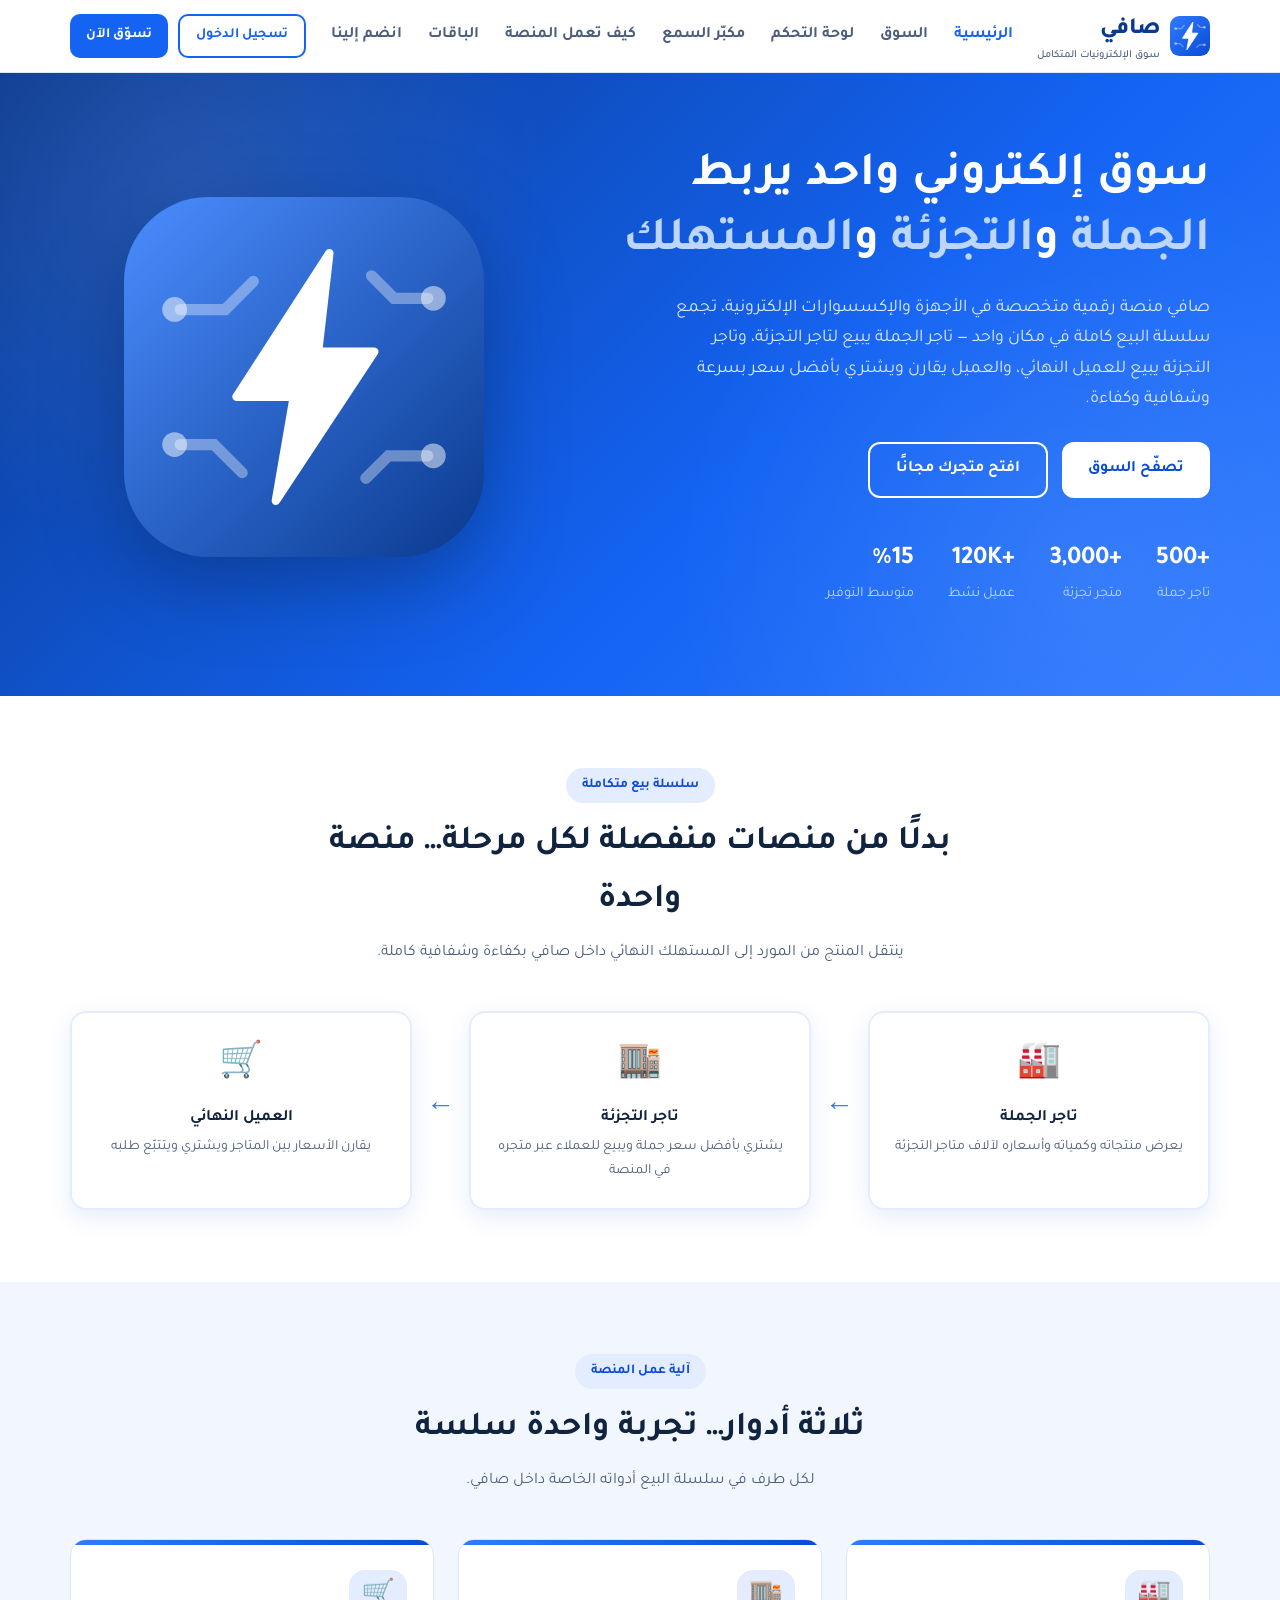
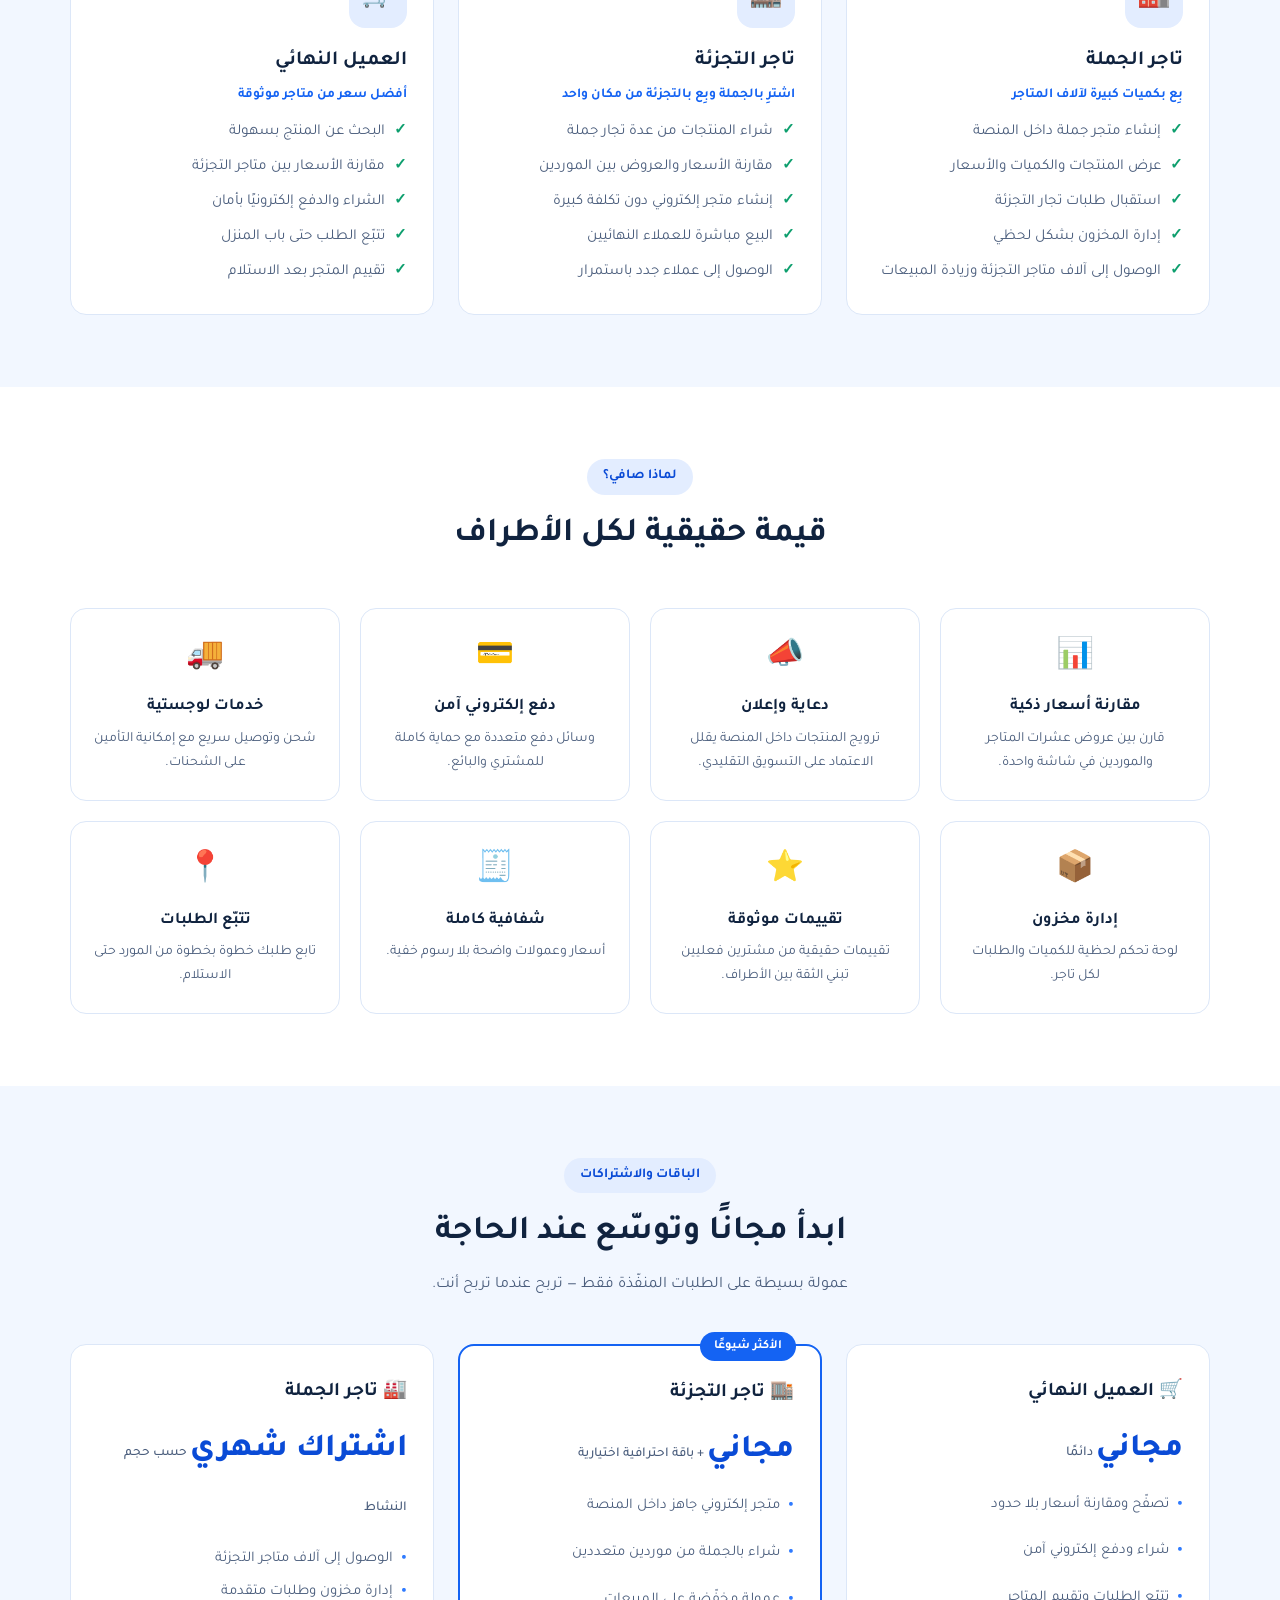
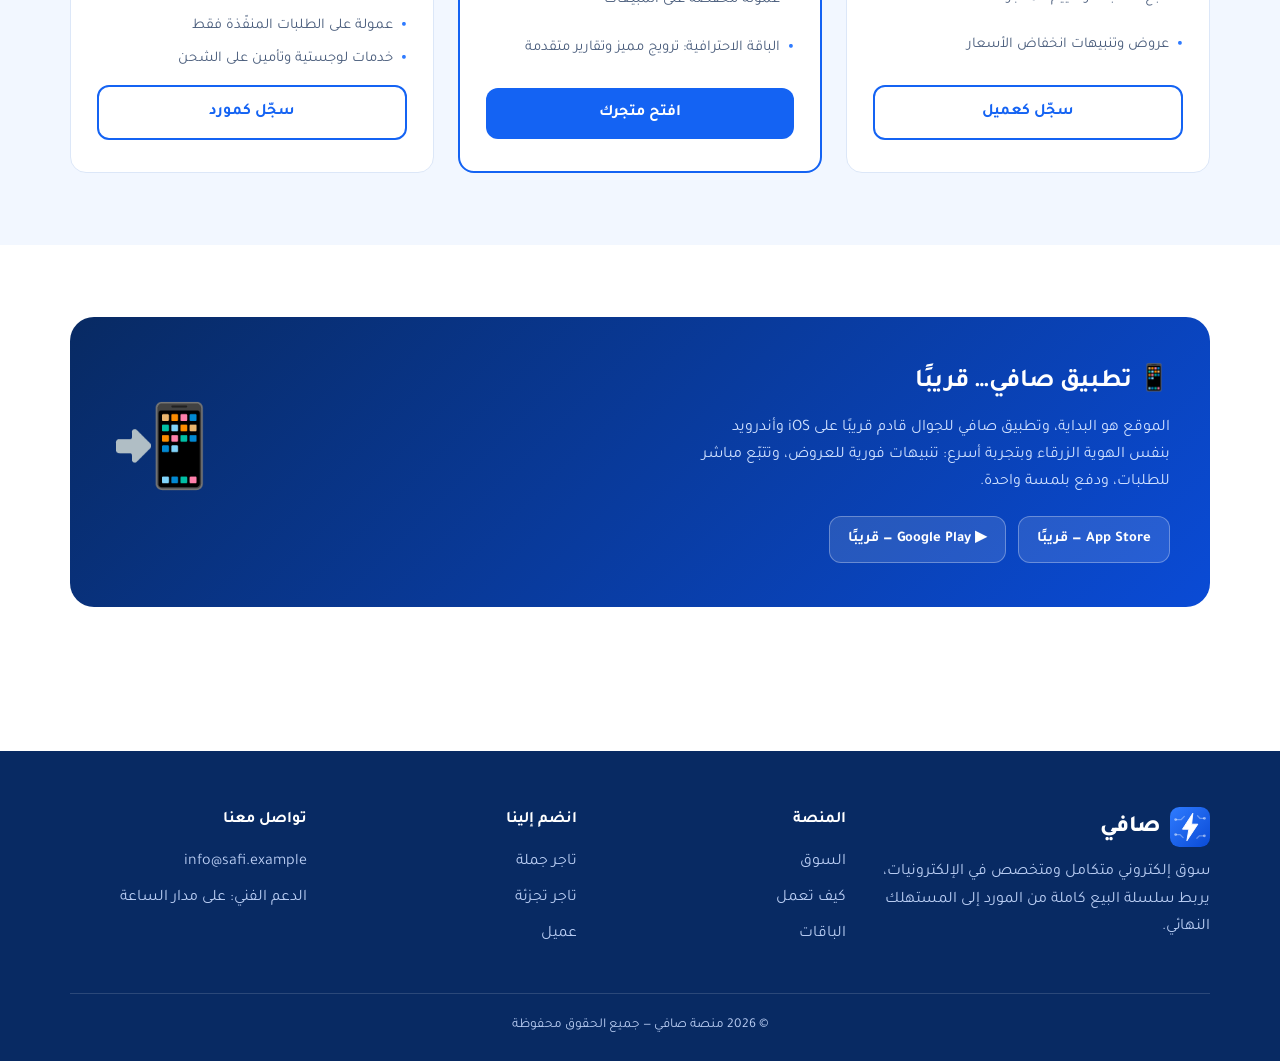
==== commit e78c3771: "Add real-time hearing amplifier tool (mic → boost/clarity → headphones) Uses the Web Audio API to ca" ====
--- a/index.html
+++ b/index.html
@@ -25,6 +25,7 @@
         <a href="index.html" class="active">الرئيسية</a>
         <a href="market.html">السوق</a>
         <a href="dashboard.html">لوحة التحكم</a>
+        <a href="hearing-aid.html">مكبّر السمع</a>
         <a href="index.html#how">كيف تعمل المنصة</a>
         <a href="index.html#plans">الباقات</a>
         <a href="join.html">انضم إلينا</a>
--- a/assets/css/style.css
+++ b/assets/css/style.css
@@ -420,3 +420,106 @@
 .stock-bar { background: var(--blue-50); border-radius: 999px; height: 8px; width: 110px; overflow: hidden; }
 .stock-bar i { display: block; height: 100%; border-radius: 999px; background: var(--blue-600); }
 .stock-bar i.low { background: #d1372c; }
+
+/* ============================================================
+   محاكاة شراء حية (نسخة توضيحية)
+   ============================================================ */
+.dash-badges { display: flex; align-items: center; gap: 10px; flex-wrap: wrap; }
+.live-badge {
+  display: inline-flex; align-items: center; gap: 7px; background: #f0fbf7;
+  border: 1.5px solid var(--success); color: var(--success); font-size: 0.8rem;
+  font-weight: 700; padding: 6px 14px; border-radius: 999px;
+}
+.live-dot {
+  width: 8px; height: 8px; border-radius: 50%; background: var(--success);
+  box-shadow: 0 0 0 0 rgba(14, 159, 110, 0.5); animation: livePulse 1.8s infinite;
+}
+@keyframes livePulse {
+  0% { box-shadow: 0 0 0 0 rgba(14, 159, 110, 0.45); }
+  70% { box-shadow: 0 0 0 9px rgba(14, 159, 110, 0); }
+  100% { box-shadow: 0 0 0 0 rgba(14, 159, 110, 0); }
+}
+.row-flash { animation: rowFlash 1.4s ease; }
+@keyframes rowFlash {
+  0% { background: var(--blue-100); }
+  100% { background: transparent; }
+}
+
+.live-sim-bar {
+  display: flex; align-items: center; justify-content: center; gap: 12px;
+  flex-wrap: wrap; margin: -6px 0 24px; color: var(--ink-soft); font-size: 0.88rem;
+}
+
+.buy-toast-stack {
+  position: fixed; bottom: 20px; inset-inline-start: 20px; z-index: 200;
+  display: flex; flex-direction: column; gap: 10px; width: min(320px, 86vw);
+  pointer-events: none;
+}
+.buy-toast {
+  background: var(--white); border: 1px solid var(--line); border-radius: 14px;
+  box-shadow: var(--shadow-lg); padding: 12px 14px; display: flex; gap: 10px;
+  align-items: center; animation: toastIn 0.3s ease; pointer-events: auto;
+}
+.buy-toast.leaving { animation: toastOut 0.3s ease forwards; }
+.buy-toast .t-icon {
+  width: 38px; height: 38px; border-radius: 10px; background: var(--blue-50);
+  display: grid; place-items: center; font-size: 1.25rem; flex-shrink: 0;
+}
+.buy-toast .t-body b { display: block; font-size: 0.86rem; margin-bottom: 2px; }
+.buy-toast .t-body span { font-size: 0.78rem; color: var(--ink-soft); line-height: 1.4; }
+@keyframes toastIn { from { opacity: 0; transform: translateY(12px); } to { opacity: 1; transform: none; } }
+@keyframes toastOut { to { opacity: 0; transform: translateY(12px); } }
+
+@media (prefers-reduced-motion: reduce) {
+  .live-dot, .buy-toast, .row-flash { animation: none; }
+}
+
+/* ============================================================
+   صفحة مكبّر السمع
+   ============================================================ */
+.ha-layout { display: grid; grid-template-columns: 1fr 1fr; gap: 24px; align-items: start; }
+@media (max-width: 900px) { .ha-layout { grid-template-columns: 1fr; } }
+
+.ha-card {
+  background: var(--white); border: 1px solid var(--line); border-radius: var(--radius);
+  box-shadow: var(--shadow); padding: 30px 26px; display: flex; flex-direction: column; gap: 20px;
+}
+
+.ha-status { display: flex; align-items: center; gap: 10px; font-weight: 700; color: var(--ink-soft); }
+.ha-dot { width: 10px; height: 10px; border-radius: 50%; background: var(--ink-soft); opacity: 0.5; flex-shrink: 0; }
+.ha-dot.on { background: var(--success); opacity: 1; box-shadow: 0 0 0 0 rgba(14, 159, 110, 0.5); animation: livePulse 1.8s infinite; }
+
+.ha-toggle { width: 100%; }
+
+.ha-meter {
+  background: var(--blue-50); border: 1px solid var(--line); border-radius: 999px;
+  height: 14px; overflow: hidden;
+}
+.ha-meter-fill {
+  height: 100%; width: 0%; border-radius: 999px;
+  background: linear-gradient(90deg, var(--blue-500), var(--blue-700));
+  transition: width 0.08s linear;
+}
+
+.ha-control { display: flex; flex-direction: column; gap: 8px; }
+.ha-control label { font-weight: 700; font-size: 0.92rem; display: flex; justify-content: space-between; }
+.ha-control label b { color: var(--blue-700); }
+.ha-control input[type="range"] { width: 100%; accent-color: var(--blue-600); }
+
+.ha-switch { display: flex; flex-direction: row-reverse; justify-content: flex-end; align-items: center; gap: 10px; cursor: pointer; }
+.ha-switch input { width: 18px; height: 18px; accent-color: var(--blue-600); }
+
+.ha-error { color: #d1372c; font-size: 0.88rem; font-weight: 600; min-height: 1.2em; }
+
+.ha-info {
+  background: var(--blue-50); border: 1px solid var(--line); border-radius: var(--radius);
+  padding: 30px 26px;
+}
+.ha-info h3 { margin-bottom: 16px; }
+.ha-steps { display: grid; gap: 12px; margin-bottom: 20px; }
+.ha-steps li { color: var(--ink-soft); font-size: 0.95rem; display: flex; gap: 8px; }
+.ha-steps li b { color: var(--blue-700); flex-shrink: 0; }
+.ha-warn {
+  background: #fff7e6; border: 1.5px solid var(--warn); color: #8a5a00;
+  border-radius: 12px; padding: 14px 16px; font-size: 0.88rem; font-weight: 600; line-height: 1.7;
+}
